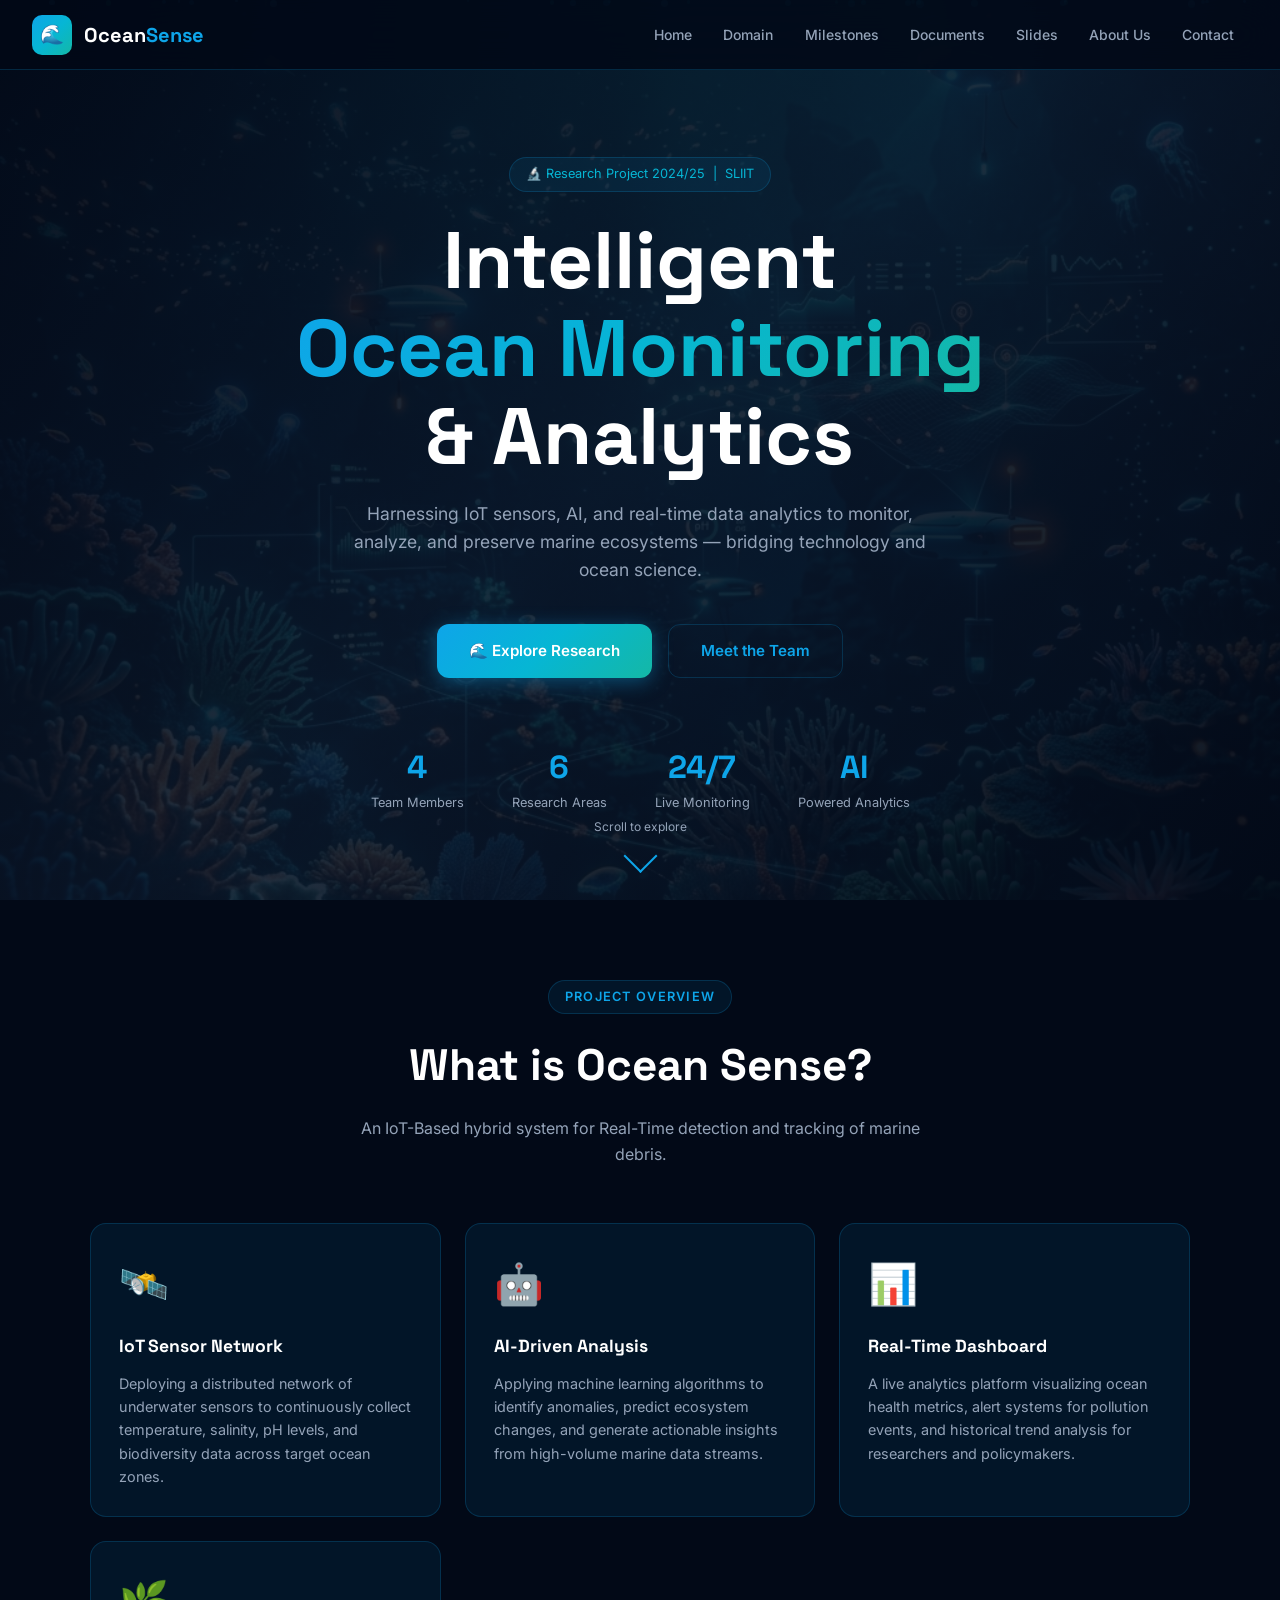
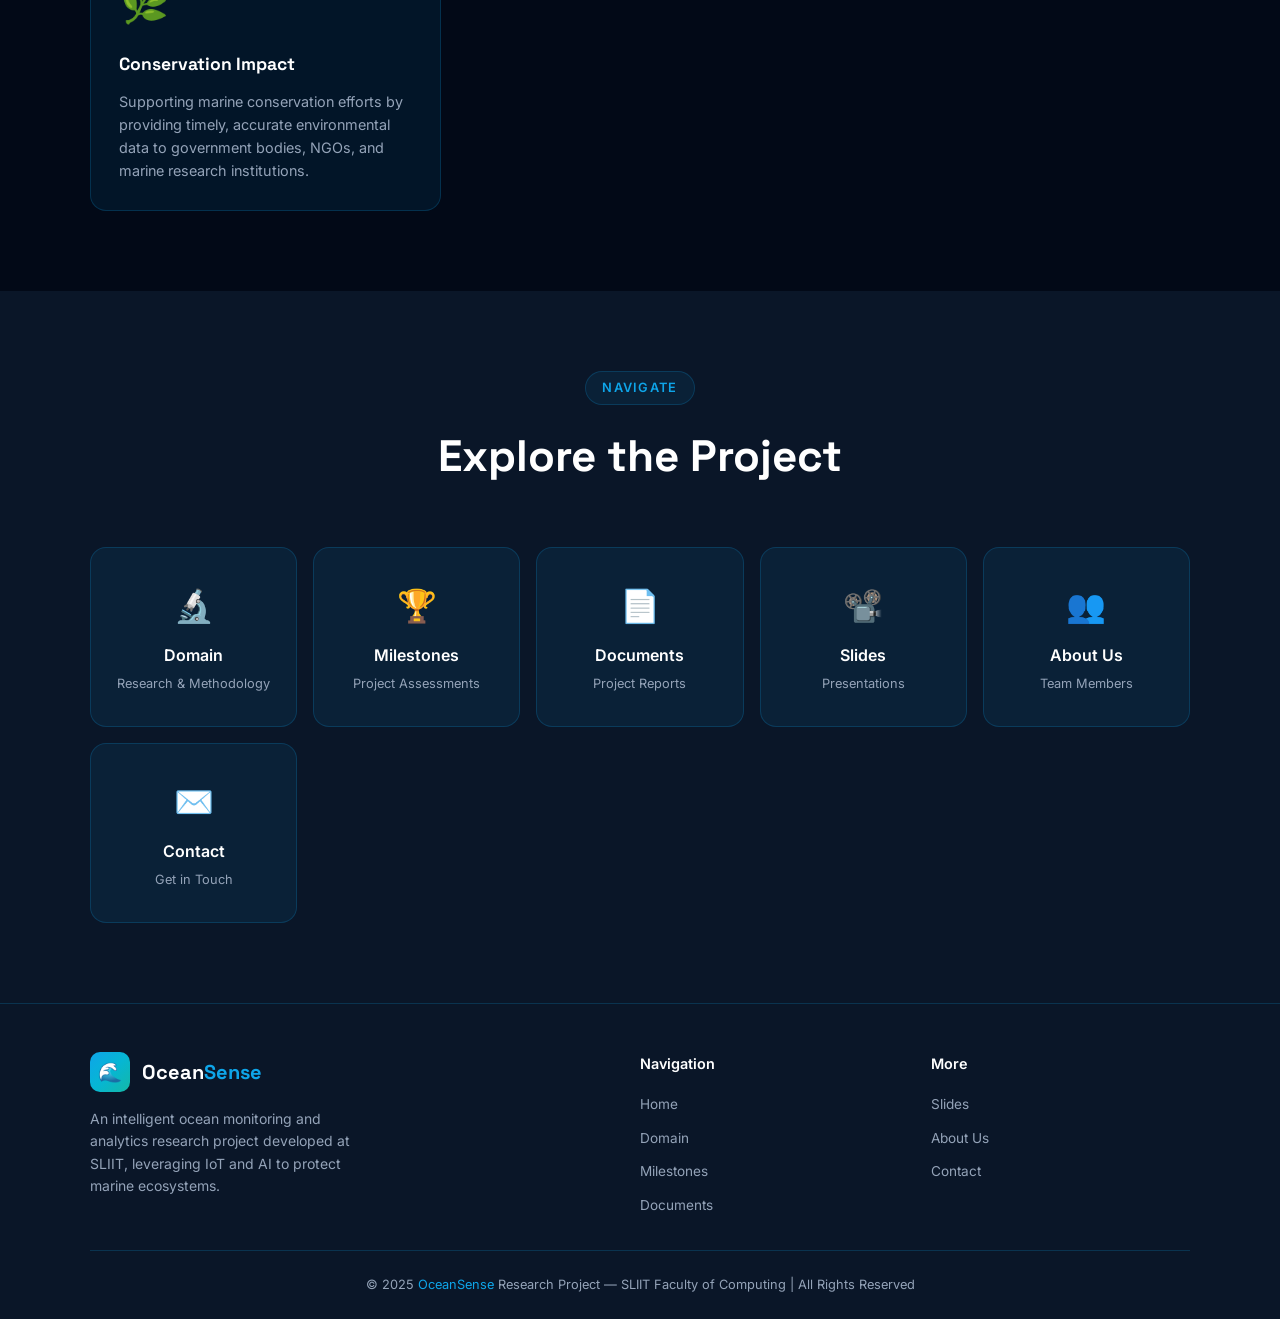
==== index.html @ c28c317c "Init_Commit" ====
<!DOCTYPE html>
<html lang="en">

<head>
  <meta charset="UTF-8" />
  <meta name="viewport" content="width=device-width, initial-scale=1.0" />
  <meta name="description"
    content="Ocean Sense – An intelligent ocean monitoring and analytics research project using IoT and AI to preserve marine ecosystems." />
  <title>Ocean Sense | Intelligent Ocean Monitoring</title>
  <link rel="stylesheet" href="assets/css/style.css" />
  <link rel="icon"
    href="data:image/svg+xml,<svg xmlns='http://www.w3.org/2000/svg' viewBox='0 0 100 100'><text y='.9em' font-size='90'>🌊</text></svg>" />
</head>

<body>

  <!-- NAVBAR -->
  <nav class="navbar" id="navbar">
    <a href="index.html" class="nav-logo">
      <div class="nav-logo-icon">🌊</div>
      <span class="nav-logo-text">Ocean<span>Sense</span></span>
    </a>
    <ul class="nav-links" id="navLinks">
      <li><a href="index.html" class="active" id="nav-home">Home</a></li>
      <li><a href="domain.html" id="nav-domain">Domain</a></li>
      <li><a href="milestones.html" id="nav-milestones">Milestones</a></li>
      <li><a href="documents.html" id="nav-documents">Documents</a></li>
      <li><a href="presentations.html" id="nav-slides">Slides</a></li>
      <li><a href="about.html" id="nav-about">About Us</a></li>
      <li><a href="contact.html" id="nav-contact">Contact</a></li>
    </ul>
    <button class="nav-toggle" id="navToggle" aria-label="Toggle navigation">
      <span></span><span></span><span></span>
    </button>
  </nav>

  <!-- HERO -->
  <section id="home">
    <div class="hero-bg"></div>
    <div class="hero-overlay"></div>
    <div class="particles" id="particles"></div>
    <div class="hero-content">
      <div class="hero-badge">🔬 Research Project 2024/25 &nbsp;|&nbsp; SLIIT</div>
      <h1 class="hero-title">
        Intelligent<br><span class="gradient-text">Ocean Monitoring</span><br>& Analytics
      </h1>
      <p class="hero-desc">
        Harnessing IoT sensors, AI, and real-time data analytics to monitor, analyze, and preserve marine ecosystems —
        bridging technology and ocean science.
      </p>
      <div class="hero-cta">
        <a href="domain.html" class="btn btn-primary">🌊 Explore Research</a>
        <a href="about.html" class="btn btn-outline">Meet the Team</a>
      </div>
      <div class="hero-stats">
        <div class="stat-item">
          <div class="stat-num">4</div>
          <div class="stat-label">Team Members</div>
        </div>
        <div class="stat-item">
          <div class="stat-num">6</div>
          <div class="stat-label">Research Areas</div>
        </div>
        <div class="stat-item">
          <div class="stat-num">24/7</div>
          <div class="stat-label">Live Monitoring</div>
        </div>
        <div class="stat-item">
          <div class="stat-num">AI</div>
          <div class="stat-label">Powered Analytics</div>
        </div>
      </div>
    </div>
    <div class="scroll-indicator">
      <span>Scroll to explore</span>
      <div class="scroll-arrow"></div>
    </div>
  </section>

  <!-- OVERVIEW SECTION -->
  <section class="section" id="overview">
    <div class="container">
      <div class="section-header reveal">
        <span class="section-tag">Project Overview</span>
        <h2 class="section-title">What is Ocean Sense?</h2>
        <p class="section-desc">An IoT-Based hybrid system for Real-Time detection and tracking of marine debris.</p> <!--A comprehensive research initiative to deploy smart sensor networks in ocean
          environments, collecting critical data for marine conservation and environmental analysis. -->
      </div>
      <div style="display:grid;grid-template-columns:repeat(auto-fit,minmax(280px,1fr));gap:1.5rem;">
        <div class="glass-card reveal" style="animation-delay:0.1s">
          <div style="font-size:2.5rem;margin-bottom:1rem">🛰️</div>
          <h3 style="font-family:'Space Grotesk',sans-serif;color:var(--white);margin-bottom:0.75rem;font-size:1.1rem">
            IoT Sensor Network</h3>
          <p style="color:var(--text-muted);font-size:0.9rem">Deploying a distributed network of underwater sensors to
            continuously collect temperature, salinity, pH levels, and biodiversity data across target ocean zones.</p>
        </div>
        <div class="glass-card reveal" style="animation-delay:0.2s">
          <div style="font-size:2.5rem;margin-bottom:1rem">🤖</div>
          <h3 style="font-family:'Space Grotesk',sans-serif;color:var(--white);margin-bottom:0.75rem;font-size:1.1rem">
            AI-Driven Analysis</h3>
          <p style="color:var(--text-muted);font-size:0.9rem">Applying machine learning algorithms to identify
            anomalies, predict ecosystem changes, and generate actionable insights from high-volume marine data streams.
          </p>
        </div>
        <div class="glass-card reveal" style="animation-delay:0.3s">
          <div style="font-size:2.5rem;margin-bottom:1rem">📊</div>
          <h3 style="font-family:'Space Grotesk',sans-serif;color:var(--white);margin-bottom:0.75rem;font-size:1.1rem">
            Real-Time Dashboard</h3>
          <p style="color:var(--text-muted);font-size:0.9rem">A live analytics platform visualizing ocean health
            metrics, alert systems for pollution events, and historical trend analysis for researchers and policymakers.
          </p>
        </div>
        <div class="glass-card reveal" style="animation-delay:0.4s">
          <div style="font-size:2.5rem;margin-bottom:1rem">🌿</div>
          <h3 style="font-family:'Space Grotesk',sans-serif;color:var(--white);margin-bottom:0.75rem;font-size:1.1rem">
            Conservation Impact</h3>
          <p style="color:var(--text-muted);font-size:0.9rem">Supporting marine conservation efforts by providing
            timely, accurate environmental data to government bodies, NGOs, and marine research institutions.</p>
        </div>
      </div>
    </div>
  </section>

  <!-- QUICK LINKS SECTION -->
  <section class="section section-alt">
    <div class="container">
      <div class="section-header reveal">
        <span class="section-tag">Navigate</span>
        <h2 class="section-title">Explore the Project</h2>
      </div>
      <div style="display:grid;grid-template-columns:repeat(auto-fit,minmax(200px,1fr));gap:1rem;">
        <a href="domain.html" class="glass-card reveal"
          style="text-decoration:none;text-align:center;padding:2rem 1rem">
          <div style="font-size:2rem;margin-bottom:0.75rem">🔬</div>
          <div style="font-weight:600;color:var(--white);margin-bottom:0.3rem">Domain</div>
          <div style="font-size:0.8rem;color:var(--text-muted)">Research & Methodology</div>
        </a>
        <a href="milestones.html" class="glass-card reveal"
          style="text-decoration:none;text-align:center;padding:2rem 1rem">
          <div style="font-size:2rem;margin-bottom:0.75rem">🏆</div>
          <div style="font-weight:600;color:var(--white);margin-bottom:0.3rem">Milestones</div>
          <div style="font-size:0.8rem;color:var(--text-muted)">Project Assessments</div>
        </a>
        <a href="documents.html" class="glass-card reveal"
          style="text-decoration:none;text-align:center;padding:2rem 1rem">
          <div style="font-size:2rem;margin-bottom:0.75rem">📄</div>
          <div style="font-weight:600;color:var(--white);margin-bottom:0.3rem">Documents</div>
          <div style="font-size:0.8rem;color:var(--text-muted)">Project Reports</div>
        </a>
        <a href="presentations.html" class="glass-card reveal"
          style="text-decoration:none;text-align:center;padding:2rem 1rem">
          <div style="font-size:2rem;margin-bottom:0.75rem">📽️</div>
          <div style="font-weight:600;color:var(--white);margin-bottom:0.3rem">Slides</div>
          <div style="font-size:0.8rem;color:var(--text-muted)">Presentations</div>
        </a>
        <a href="about.html" class="glass-card reveal" style="text-decoration:none;text-align:center;padding:2rem 1rem">
          <div style="font-size:2rem;margin-bottom:0.75rem">👥</div>
          <div style="font-weight:600;color:var(--white);margin-bottom:0.3rem">About Us</div>
          <div style="font-size:0.8rem;color:var(--text-muted)">Team Members</div>
        </a>
        <a href="contact.html" class="glass-card reveal"
          style="text-decoration:none;text-align:center;padding:2rem 1rem">
          <div style="font-size:2rem;margin-bottom:0.75rem">✉️</div>
          <div style="font-weight:600;color:var(--white);margin-bottom:0.3rem">Contact</div>
          <div style="font-size:0.8rem;color:var(--text-muted)">Get in Touch</div>
        </a>
      </div>
    </div>
  </section>

  <!-- FOOTER -->
  <footer>
    <div class="container">
      <div class="footer-grid">
        <div class="footer-brand">
          <a href="index.html" class="nav-logo" style="margin-bottom:0.5rem">
            <div class="nav-logo-icon">🌊</div>
            <span class="nav-logo-text">Ocean<span>Sense</span></span>
          </a>
          <p>An intelligent ocean monitoring and analytics research project developed at SLIIT, leveraging IoT and AI to
            protect marine ecosystems.</p>
        </div>
        <div class="footer-links">
          <h4>Navigation</h4>
          <ul>
            <li><a href="index.html">Home</a></li>
            <li><a href="domain.html">Domain</a></li>
            <li><a href="milestones.html">Milestones</a></li>
            <li><a href="documents.html">Documents</a></li>
          </ul>
        </div>
        <div class="footer-links">
          <h4>More</h4>
          <ul>
            <li><a href="presentations.html">Slides</a></li>
            <li><a href="about.html">About Us</a></li>
            <li><a href="contact.html">Contact</a></li>
          </ul>
        </div>
      </div>
      <div class="footer-bottom">
        <p>© 2025 <span>OceanSense</span> Research Project — SLIIT Faculty of Computing | All Rights Reserved</p>
      </div>
    </div>
  </footer>

  <script src="assets/js/main.js"></script>
</body>

</html>
---- assets/css/style.css ----
@import url('https://fonts.googleapis.com/css2?family=Inter:wght@300;400;500;600;700;800&family=Space+Grotesk:wght@400;500;600;700&display=swap');

:root {
  --primary: #0ea5e9;
  --primary-dark: #0284c7;
  --accent: #06b6d4;
  --accent2: #14b8a6;
  --dark: #020917;
  --dark2: #0a1628;
  --dark3: #0f2744;
  --glass: rgba(14, 165, 233, 0.08);
  --glass-border: rgba(14, 165, 233, 0.2);
  --text: #e2e8f0;
  --text-muted: #94a3b8;
  --white: #ffffff;
  --gradient: linear-gradient(135deg, #0ea5e9, #06b6d4, #14b8a6);
  --shadow: 0 25px 50px rgba(0,0,0,0.5);
  --nav-height: 70px;
}

*, *::before, *::after { box-sizing: border-box; margin: 0; padding: 0; }

html { scroll-behavior: smooth; }

body {
  font-family: 'Inter', sans-serif;
  background: var(--dark);
  color: var(--text);
  overflow-x: hidden;
  line-height: 1.6;
}

/* ---- SCROLLBAR ---- */
::-webkit-scrollbar { width: 6px; }
::-webkit-scrollbar-track { background: var(--dark2); }
::-webkit-scrollbar-thumb { background: var(--primary); border-radius: 3px; }

/* ---- NAVBAR ---- */
.navbar {
  position: fixed; top: 0; left: 0; right: 0; z-index: 1000;
  height: var(--nav-height);
  display: flex; align-items: center; justify-content: space-between;
  padding: 0 2rem;
  background: rgba(2, 9, 23, 0.85);
  backdrop-filter: blur(20px);
  border-bottom: 1px solid var(--glass-border);
  transition: all 0.3s;
}
.navbar.scrolled { background: rgba(2, 9, 23, 0.97); }
.nav-logo { display: flex; align-items: center; gap: 0.75rem; text-decoration: none; }
.nav-logo-icon {
  width: 40px; height: 40px; border-radius: 10px;
  background: var(--gradient);
  display: flex; align-items: center; justify-content: center;
  font-size: 1.2rem;
}
.nav-logo-text { font-family: 'Space Grotesk', sans-serif; font-size: 1.25rem; font-weight: 700; color: var(--white); }
.nav-logo-text span { color: var(--primary); }
.nav-links { display: flex; align-items: center; gap: 0.25rem; list-style: none; }
.nav-links a {
  padding: 0.5rem 0.85rem; border-radius: 8px;
  text-decoration: none; color: var(--text-muted);
  font-size: 0.875rem; font-weight: 500;
  transition: all 0.2s;
}
.nav-links a:hover, .nav-links a.active { color: var(--primary); background: var(--glass); }
.nav-toggle { display: none; flex-direction: column; gap: 5px; cursor: pointer; background: none; border: none; padding: 4px; }
.nav-toggle span { display: block; width: 24px; height: 2px; background: var(--text); border-radius: 2px; transition: all 0.3s; }

/* ---- HERO ---- */
#home {
  min-height: 100vh; position: relative; display: flex; align-items: center;
  background: var(--dark2);
  overflow: hidden;
}
.hero-bg {
  position: absolute; inset: 0;
  background: url('../images/hero-bg.png') center/cover no-repeat;
  opacity: 0.35;
}
.hero-overlay {
  position: absolute; inset: 0;
  background: linear-gradient(135deg, rgba(2,9,23,0.9) 0%, rgba(10,22,40,0.7) 50%, rgba(2,9,23,0.85) 100%);
}
.particles { position: absolute; inset: 0; overflow: hidden; }
.particle {
  position: absolute; border-radius: 50%;
  background: var(--primary); opacity: 0.3;
  animation: float-particle linear infinite;
}
@keyframes float-particle {
  0% { transform: translateY(100vh) scale(0); opacity: 0; }
  10% { opacity: 0.3; }
  90% { opacity: 0.3; }
  100% { transform: translateY(-10vh) scale(1); opacity: 0; }
}
.hero-content {
  position: relative; z-index: 2;
  max-width: 800px; margin: 0 auto;
  padding: calc(var(--nav-height) + 4rem) 2rem 4rem;
  text-align: center;
}
.hero-badge {
  display: inline-flex; align-items: center; gap: 0.5rem;
  background: var(--glass); border: 1px solid var(--glass-border);
  border-radius: 50px; padding: 0.4rem 1rem; margin-bottom: 1.5rem;
  font-size: 0.8rem; color: var(--accent);
  animation: fadeInDown 0.8s ease;
}
.hero-title {
  font-family: 'Space Grotesk', sans-serif;
  font-size: clamp(2.5rem, 7vw, 5rem);
  font-weight: 800; line-height: 1.1;
  color: var(--white); margin-bottom: 1.25rem;
  animation: fadeInUp 0.8s ease 0.1s both;
}
.hero-title .gradient-text {
  background: var(--gradient); -webkit-background-clip: text; -webkit-text-fill-color: transparent; background-clip: text;
}
.hero-desc {
  font-size: 1.1rem; color: var(--text-muted); max-width: 600px;
  margin: 0 auto 2.5rem;
  animation: fadeInUp 0.8s ease 0.2s both;
}
.hero-cta { display: flex; gap: 1rem; justify-content: center; flex-wrap: wrap; animation: fadeInUp 0.8s ease 0.3s both; }
.btn {
  padding: 0.85rem 2rem; border-radius: 12px;
  font-size: 0.95rem; font-weight: 600;
  text-decoration: none; display: inline-flex; align-items: center; gap: 0.5rem;
  cursor: pointer; border: none; transition: all 0.3s;
}
.btn-primary { background: var(--gradient); color: var(--white); box-shadow: 0 4px 20px rgba(14,165,233,0.4); }
.btn-primary:hover { transform: translateY(-2px); box-shadow: 0 8px 30px rgba(14,165,233,0.5); }
.btn-outline { background: transparent; color: var(--primary); border: 1.5px solid var(--glass-border); }
.btn-outline:hover { background: var(--glass); border-color: var(--primary); transform: translateY(-2px); }
.hero-stats {
  display: flex; justify-content: center; gap: 3rem; flex-wrap: wrap;
  margin-top: 4rem;
  animation: fadeInUp 0.8s ease 0.4s both;
}
.stat-item { text-align: center; }
.stat-num { font-family: 'Space Grotesk', sans-serif; font-size: 2rem; font-weight: 700; color: var(--primary); }
.stat-label { font-size: 0.8rem; color: var(--text-muted); }
.scroll-indicator {
  position: absolute; bottom: 2rem; left: 50%; transform: translateX(-50%);
  display: flex; flex-direction: column; align-items: center; gap: 0.5rem;
  color: var(--text-muted); font-size: 0.75rem;
  animation: bounce 2s infinite;
}
@keyframes bounce { 0%,100%{transform:translateX(-50%) translateY(0)} 50%{transform:translateX(-50%) translateY(8px)} }
.scroll-arrow { width: 24px; height: 24px; border-right: 2px solid var(--primary); border-bottom: 2px solid var(--primary); transform: rotate(45deg); }

/* ---- SECTIONS ---- */
.section { padding: 5rem 2rem; }
.section-alt { background: var(--dark2); }
.container { max-width: 1100px; margin: 0 auto; }
.section-header { text-align: center; margin-bottom: 3.5rem; }
.section-tag {
  display: inline-block; background: var(--glass); border: 1px solid var(--glass-border);
  color: var(--primary); font-size: 0.8rem; font-weight: 600;
  padding: 0.35rem 1rem; border-radius: 50px; margin-bottom: 1rem;
  letter-spacing: 0.1em; text-transform: uppercase;
}
.section-title {
  font-family: 'Space Grotesk', sans-serif;
  font-size: clamp(1.75rem, 4vw, 2.75rem);
  font-weight: 700; color: var(--white); margin-bottom: 1rem;
}
.section-desc { color: var(--text-muted); font-size: 1rem; max-width: 600px; margin: 0 auto; }

/* ---- GLASS CARD ---- */
.glass-card {
  background: var(--glass); border: 1px solid var(--glass-border);
  border-radius: 16px; padding: 1.75rem;
  transition: all 0.3s;
}
.glass-card:hover { transform: translateY(-4px); border-color: var(--primary); box-shadow: 0 8px 30px rgba(14,165,233,0.15); }

/* ---- DOMAIN SECTION ---- */
.domain-grid { display: grid; grid-template-columns: repeat(auto-fit, minmax(300px, 1fr)); gap: 1.5rem; }
.domain-card { position: relative; overflow: hidden; }
.domain-card-icon { font-size: 2rem; margin-bottom: 1rem; }
.domain-card h3 { font-family: 'Space Grotesk', sans-serif; font-size: 1.1rem; font-weight: 600; color: var(--white); margin-bottom: 0.75rem; }
.domain-card p { color: var(--text-muted); font-size: 0.9rem; }
.domain-card::before {
  content: ''; position: absolute; top: 0; left: 0; right: 0; height: 3px;
  background: var(--gradient);
}

.tech-tags { display: flex; flex-wrap: wrap; gap: 0.5rem; margin-top: 1rem; }
.tech-tag {
  background: rgba(14,165,233,0.1); border: 1px solid rgba(14,165,233,0.3);
  color: var(--primary); font-size: 0.78rem; font-weight: 500;
  padding: 0.3rem 0.75rem; border-radius: 50px;
}

/* ---- MILESTONES ---- */
.milestone-filter { display: flex; justify-content: center; gap: 0.75rem; flex-wrap: wrap; margin-bottom: 2.5rem; }
.filter-btn {
  padding: 0.5rem 1.25rem; border-radius: 50px;
  border: 1.5px solid var(--glass-border); background: transparent;
  color: var(--text-muted); font-size: 0.85rem; cursor: pointer;
  transition: all 0.25s;
}
.filter-btn:hover, .filter-btn.active { background: var(--gradient); border-color: transparent; color: var(--white); }
.milestones-grid { display: grid; gap: 1.25rem; }
.milestone-card { display: grid; grid-template-columns: auto 1fr auto; align-items: center; gap: 1.5rem; }
.milestone-num {
  width: 48px; height: 48px; border-radius: 12px;
  background: var(--gradient); display: flex; align-items: center; justify-content: center;
  font-family: 'Space Grotesk', sans-serif; font-weight: 700; color: var(--white); flex-shrink: 0;
}
.milestone-info h3 { font-size: 1rem; font-weight: 600; color: var(--white); margin-bottom: 0.35rem; }
.milestone-info p { font-size: 0.85rem; color: var(--text-muted); }
.milestone-meta { text-align: right; flex-shrink: 0; }
.milestone-date { font-size: 0.8rem; color: var(--accent); font-weight: 500; }
.milestone-marks { font-size: 0.75rem; color: var(--text-muted); margin-top: 0.2rem; }
.badge {
  display: inline-block; padding: 0.25rem 0.75rem; border-radius: 50px;
  font-size: 0.75rem; font-weight: 600;
}
.badge-done { background: rgba(20,184,166,0.2); color: var(--accent2); }
.badge-pending { background: rgba(14,165,233,0.15); color: var(--primary); }

/* ---- DOCUMENTS ---- */
.docs-grid { display: grid; grid-template-columns: repeat(auto-fit, minmax(260px, 1fr)); gap: 1.25rem; }
.doc-card { display: flex; align-items: center; gap: 1rem; text-decoration: none; }
.doc-icon {
  width: 48px; height: 48px; border-radius: 10px; flex-shrink: 0;
  display: flex; align-items: center; justify-content: center; font-size: 1.4rem;
}
.doc-icon.pdf { background: rgba(239,68,68,0.15); }
.doc-icon.pending { background: rgba(100,116,139,0.15); }
.doc-title { font-size: 0.9rem; font-weight: 600; color: var(--white); margin-bottom: 0.2rem; }
.doc-status { font-size: 0.78rem; color: var(--text-muted); }
.doc-card:hover .doc-title { color: var(--primary); }

/* ---- PRESENTATIONS ---- */
.slides-grid { display: grid; grid-template-columns: repeat(auto-fit, minmax(240px, 1fr)); gap: 1.25rem; }
.slide-card { text-align: center; text-decoration: none; }
.slide-thumb {
  height: 140px; border-radius: 10px; margin-bottom: 1rem;
  background: linear-gradient(135deg, var(--dark3), var(--dark2));
  display: flex; align-items: center; justify-content: center;
  font-size: 3rem; transition: all 0.3s;
  border: 1px solid var(--glass-border);
}
.slide-card:hover .slide-thumb { border-color: var(--primary); background: var(--glass); }
.slide-card h3 { font-size: 0.9rem; font-weight: 600; color: var(--white); margin-bottom: 0.3rem; }
.slide-card p { font-size: 0.8rem; color: var(--text-muted); }

/* ---- ABOUT ---- */
.team-grid { display: grid; grid-template-columns: repeat(auto-fit, minmax(220px, 1fr)); gap: 1.5rem; }
.team-card { text-align: center; }
.team-avatar {
  width: 100px; height: 100px; border-radius: 50%;
  margin: 0 auto 1rem;
  background: var(--gradient); overflow: hidden;
  border: 3px solid var(--glass-border);
  display: flex; align-items: center; justify-content: center;
  font-size: 2.5rem;
}
.team-avatar img { width: 100%; height: 100%; object-fit: cover; }
.team-name { font-family: 'Space Grotesk', sans-serif; font-size: 1rem; font-weight: 600; color: var(--white); margin-bottom: 0.25rem; }
.team-role { font-size: 0.8rem; color: var(--primary); margin-bottom: 0.5rem; }
.team-id { font-size: 0.78rem; color: var(--text-muted); margin-bottom: 0.75rem; }
.team-links { display: flex; justify-content: center; gap: 0.5rem; }
.team-link {
  width: 32px; height: 32px; border-radius: 8px;
  background: var(--glass); border: 1px solid var(--glass-border);
  display: flex; align-items: center; justify-content: center;
  color: var(--text-muted); text-decoration: none; font-size: 0.85rem;
  transition: all 0.2s;
}
.team-link:hover { background: var(--primary); color: var(--white); border-color: var(--primary); }

/* ---- CONTACT ---- */
.contact-grid { display: grid; grid-template-columns: 1fr 1fr; gap: 3rem; align-items: start; }
.contact-info h3 { font-size: 1.2rem; color: var(--white); margin-bottom: 1.5rem; }
.contact-item { display: flex; align-items: flex-start; gap: 1rem; margin-bottom: 1.25rem; }
.contact-item-icon {
  width: 44px; height: 44px; border-radius: 10px; flex-shrink: 0;
  background: var(--glass); border: 1px solid var(--glass-border);
  display: flex; align-items: center; justify-content: center; font-size: 1.1rem;
}
.contact-item-text label { display: block; font-size: 0.75rem; color: var(--text-muted); margin-bottom: 0.2rem; }
.contact-item-text span { font-size: 0.9rem; color: var(--text); }
.contact-form { display: flex; flex-direction: column; gap: 1rem; }
.form-group { display: flex; flex-direction: column; gap: 0.4rem; }
.form-group label { font-size: 0.85rem; font-weight: 500; color: var(--text-muted); }
.form-group input, .form-group textarea, .form-group select {
  background: var(--glass); border: 1px solid var(--glass-border);
  border-radius: 10px; padding: 0.75rem 1rem;
  color: var(--white); font-family: 'Inter', sans-serif; font-size: 0.9rem;
  outline: none; transition: border-color 0.2s;
  -webkit-appearance: none;
}
.form-group input:focus, .form-group textarea:focus, .form-group select:focus { border-color: var(--primary); }
.form-group input::placeholder, .form-group textarea::placeholder { color: var(--text-muted); }
.form-group select option { background: var(--dark2); }
.form-group textarea { resize: vertical; min-height: 120px; }

/* ---- FOOTER ---- */
footer {
  background: var(--dark2); border-top: 1px solid var(--glass-border);
  padding: 3rem 2rem 1.5rem;
}
.footer-grid { display: grid; grid-template-columns: 2fr 1fr 1fr; gap: 2rem; margin-bottom: 2rem; }
.footer-brand p { color: var(--text-muted); font-size: 0.875rem; margin-top: 1rem; max-width: 280px; }
.footer-links h4 { color: var(--white); font-size: 0.9rem; font-weight: 600; margin-bottom: 1rem; }
.footer-links ul { list-style: none; display: flex; flex-direction: column; gap: 0.5rem; }
.footer-links a { color: var(--text-muted); text-decoration: none; font-size: 0.85rem; transition: color 0.2s; }
.footer-links a:hover { color: var(--primary); }
.footer-bottom { border-top: 1px solid var(--glass-border); padding-top: 1.5rem; text-align: center; color: var(--text-muted); font-size: 0.8rem; }
.footer-bottom span { color: var(--primary); }

/* ---- ANIMATIONS ---- */
@keyframes fadeInUp { from { opacity: 0; transform: translateY(24px); } to { opacity: 1; transform: translateY(0); } }
@keyframes fadeInDown { from { opacity: 0; transform: translateY(-16px); } to { opacity: 1; transform: translateY(0); } }
.reveal { opacity: 0; transform: translateY(30px); transition: opacity 0.6s ease, transform 0.6s ease; }
.reveal.visible { opacity: 1; transform: none; }

/* ---- DIVIDER ---- */
.wave-divider { position: relative; height: 60px; overflow: hidden; }
.wave-divider svg { position: absolute; bottom: 0; width: 100%; }

/* ---- RESPONSIVE ---- */
@media (max-width: 768px) {
  .nav-links { display: none; position: fixed; inset: 0; top: var(--nav-height); background: rgba(2,9,23,0.98); flex-direction: column; justify-content: center; align-items: center; gap: 1rem; }
  .nav-links.open { display: flex; }
  .nav-links a { font-size: 1.1rem; padding: 0.75rem 2rem; }
  .nav-toggle { display: flex; }
  .contact-grid { grid-template-columns: 1fr; }
  .footer-grid { grid-template-columns: 1fr; }
  .milestone-card { grid-template-columns: auto 1fr; }
  .milestone-meta { grid-column: 2; }
  .hero-stats { gap: 1.5rem; }
}
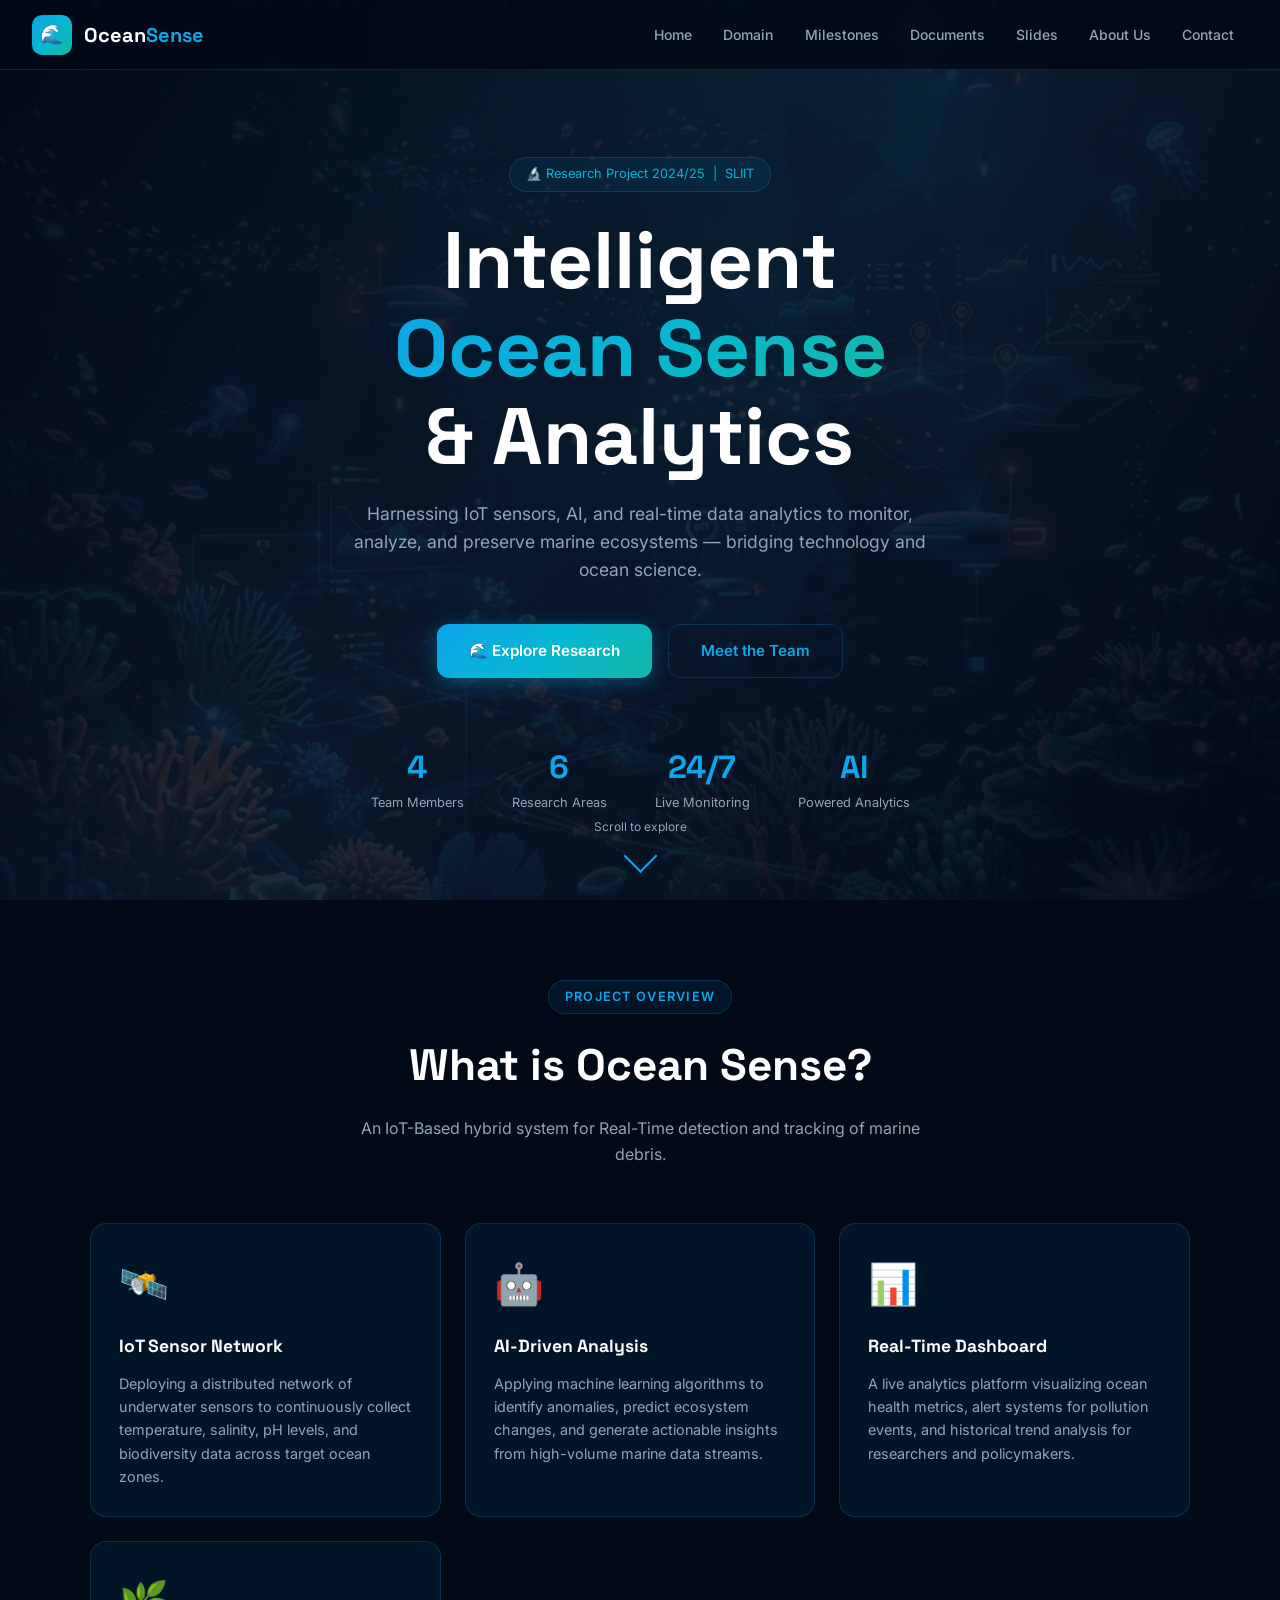
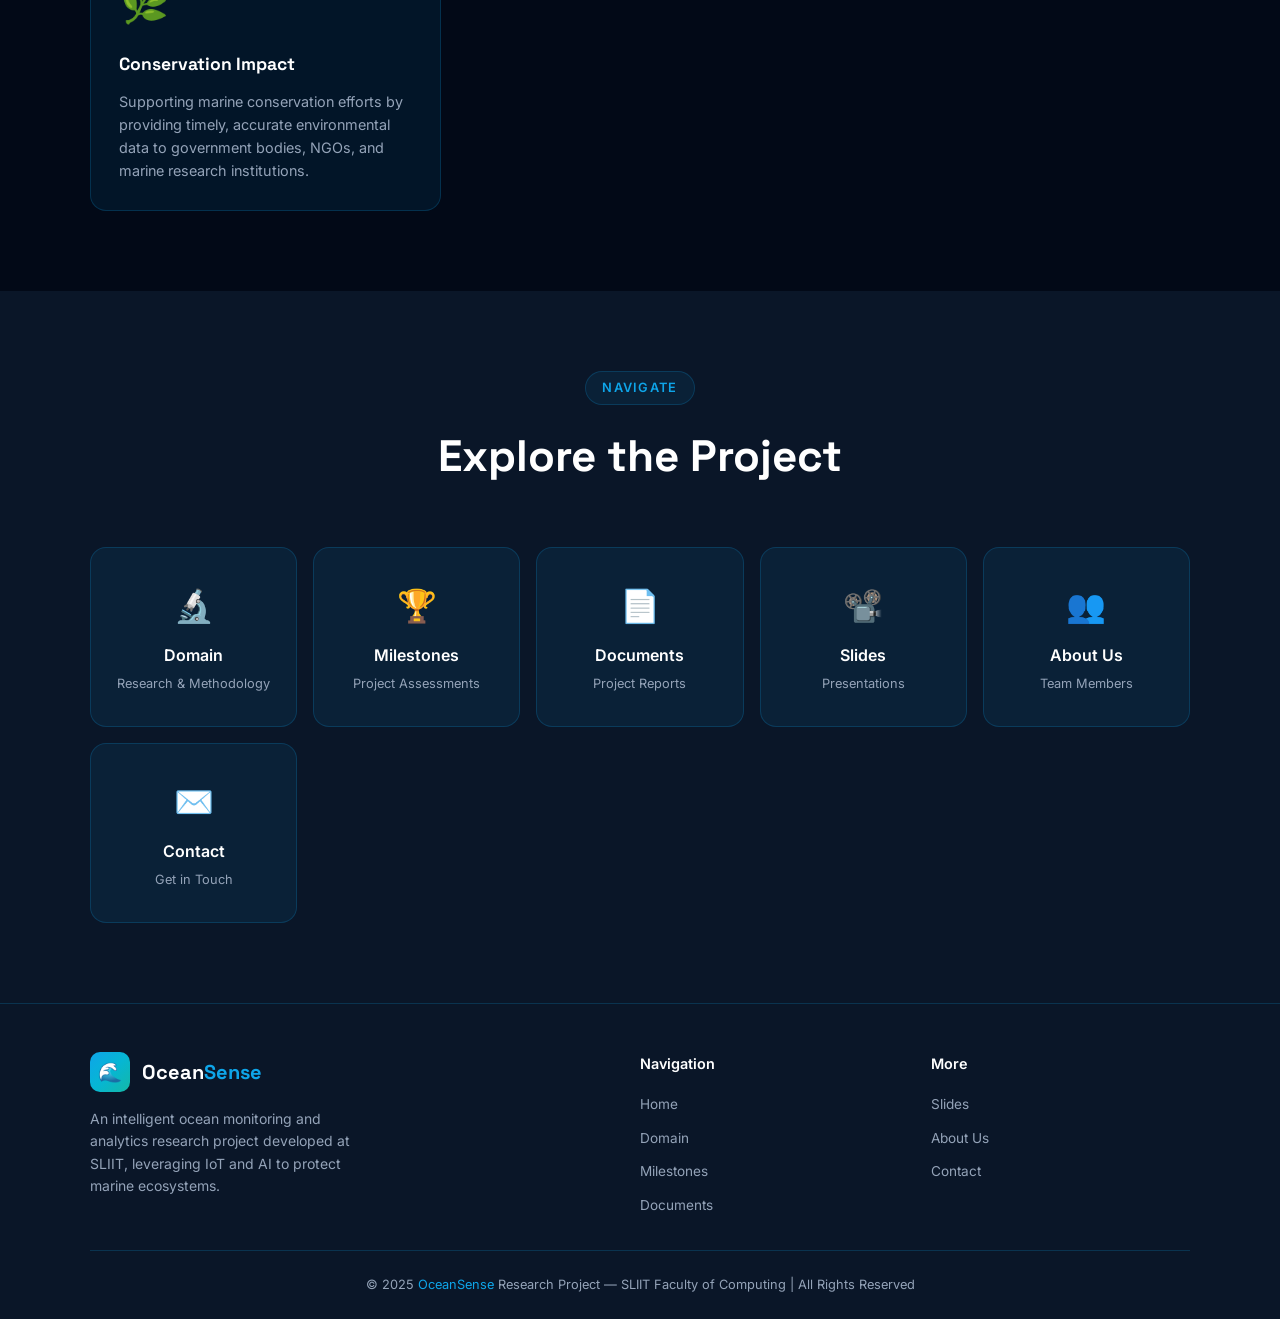
==== commit 836463ee: "Add documents and presentation slides" ====
--- a/index.html
+++ b/index.html
@@ -42,7 +42,7 @@
     <div class="hero-content">
       <div class="hero-badge">🔬 Research Project 2024/25 &nbsp;|&nbsp; SLIIT</div>
       <h1 class="hero-title">
-        Intelligent<br><span class="gradient-text">Ocean Monitoring</span><br>& Analytics
+        Intelligent<br><span class="gradient-text">Ocean Sense</span><br>& Analytics
       </h1>
       <p class="hero-desc">
         Harnessing IoT sensors, AI, and real-time data analytics to monitor, analyze, and preserve marine ecosystems —
--- a/assets/css/style.css
+++ b/assets/css/style.css
@@ -223,17 +223,58 @@
 .badge-pending { background: rgba(14,165,233,0.15); color: var(--primary); }
 
 /* ---- DOCUMENTS ---- */
-.docs-grid { display: grid; grid-template-columns: repeat(auto-fit, minmax(260px, 1fr)); gap: 1.25rem; }
-.doc-card { display: flex; align-items: center; gap: 1rem; text-decoration: none; }
+.docs-grid { display: grid; grid-template-columns: repeat(auto-fit, minmax(280px, 1fr)); gap: 1.5rem; }
+.docs-grid > .doc-card:nth-child(4) {
+  grid-column: 1 / -1;
+  max-width: 280px;
+  margin: 0 auto;
+}
+.doc-card { display: flex; align-items: stretch; gap: 0; text-decoration: none; flex-direction: column; }
+.doc-item { 
+  display: flex; align-items: center; gap: 1rem; 
+  padding: 1rem 1.25rem; width: 100%; 
+  justify-content: space-between;
+}
 .doc-icon {
-  width: 48px; height: 48px; border-radius: 10px; flex-shrink: 0;
-  display: flex; align-items: center; justify-content: center; font-size: 1.4rem;
+  width: 50px; height: 50px; border-radius: 10px; flex-shrink: 0;
+  display: flex; align-items: center; justify-content: center; font-size: 1.5rem;
 }
 .doc-icon.pdf { background: rgba(239,68,68,0.15); }
 .doc-icon.pending { background: rgba(100,116,139,0.15); }
-.doc-title { font-size: 0.9rem; font-weight: 600; color: var(--white); margin-bottom: 0.2rem; }
-.doc-status { font-size: 0.78rem; color: var(--text-muted); }
+.doc-content { 
+  flex: 1; display: flex; flex-direction: column; gap: 0.35rem; 
+  min-width: 0;
+}
+.doc-title { 
+  font-size: 0.95rem; font-weight: 600; color: var(--white); 
+  line-height: 1.3;
+}
+.doc-status { 
+  font-size: 0.8rem; color: var(--text-muted); 
+  line-height: 1.2;
+}
 .doc-card:hover .doc-title { color: var(--primary); }
+.doc-actions { 
+  display: flex; gap: 0.6rem; margin-left: 1rem; flex-shrink: 0;
+  opacity: 0; transition: opacity 0.3s ease;
+}
+.doc-card.doc-item:hover .doc-actions { opacity: 1; }
+.btn-view, .btn-download {
+  padding: 0.45rem 0.9rem; font-size: 0.77rem; border: none;
+  border-radius: 6px; cursor: pointer; font-weight: 600; white-space: nowrap;
+  transition: all 0.3s ease;
+  background: rgba(14,165,233,0.2); color: var(--primary);
+  border: 1px solid rgba(14,165,233,0.4);
+}
+.btn-view:hover { 
+  background: rgba(14,165,233,0.35); border-color: var(--primary); 
+  transform: translateY(-2px); box-shadow: 0 4px 12px rgba(14,165,233,0.2);
+}
+.btn-download:hover { 
+  background: rgba(20,184,166,0.25); border-color: var(--accent2); 
+  color: var(--accent2); transform: translateY(-2px); 
+  box-shadow: 0 4px 12px rgba(20,184,166,0.2);
+}
 
 /* ---- PRESENTATIONS ---- */
 .slides-grid { display: grid; grid-template-columns: repeat(auto-fit, minmax(240px, 1fr)); gap: 1.25rem; }
